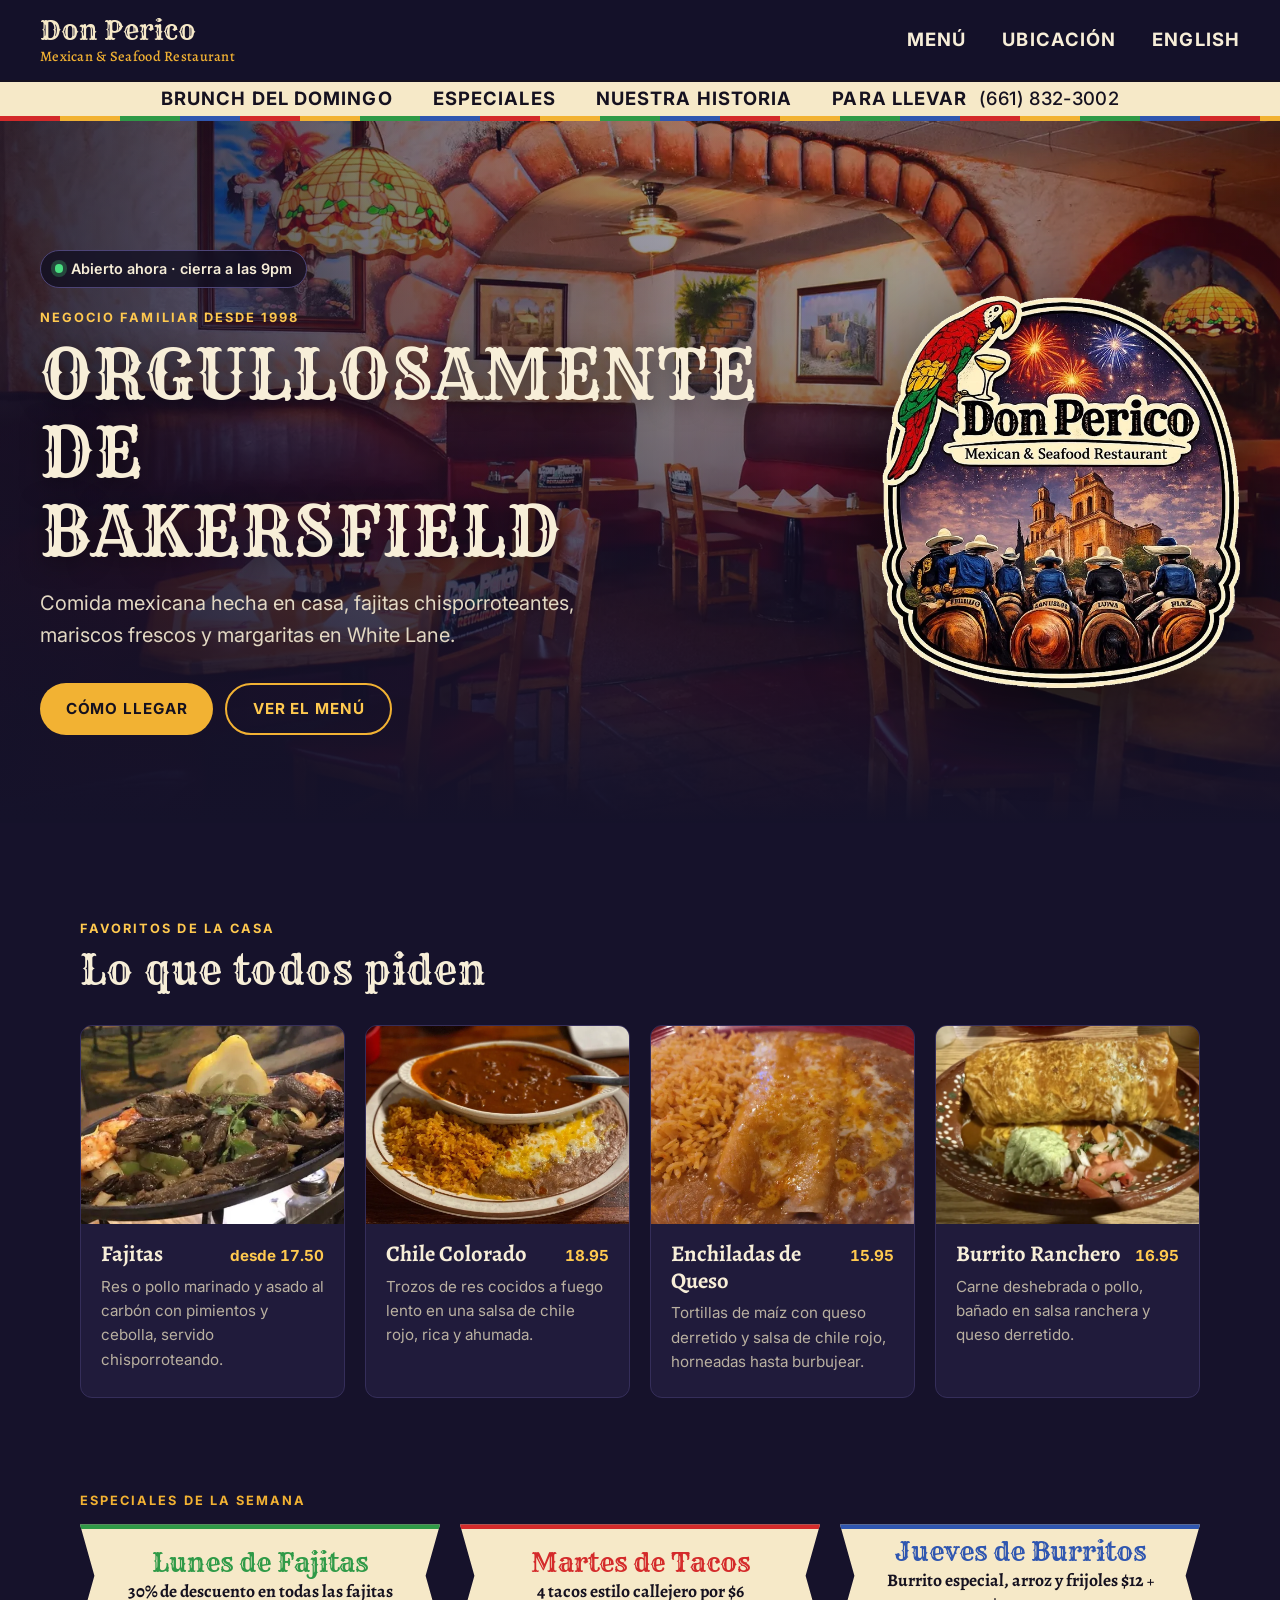
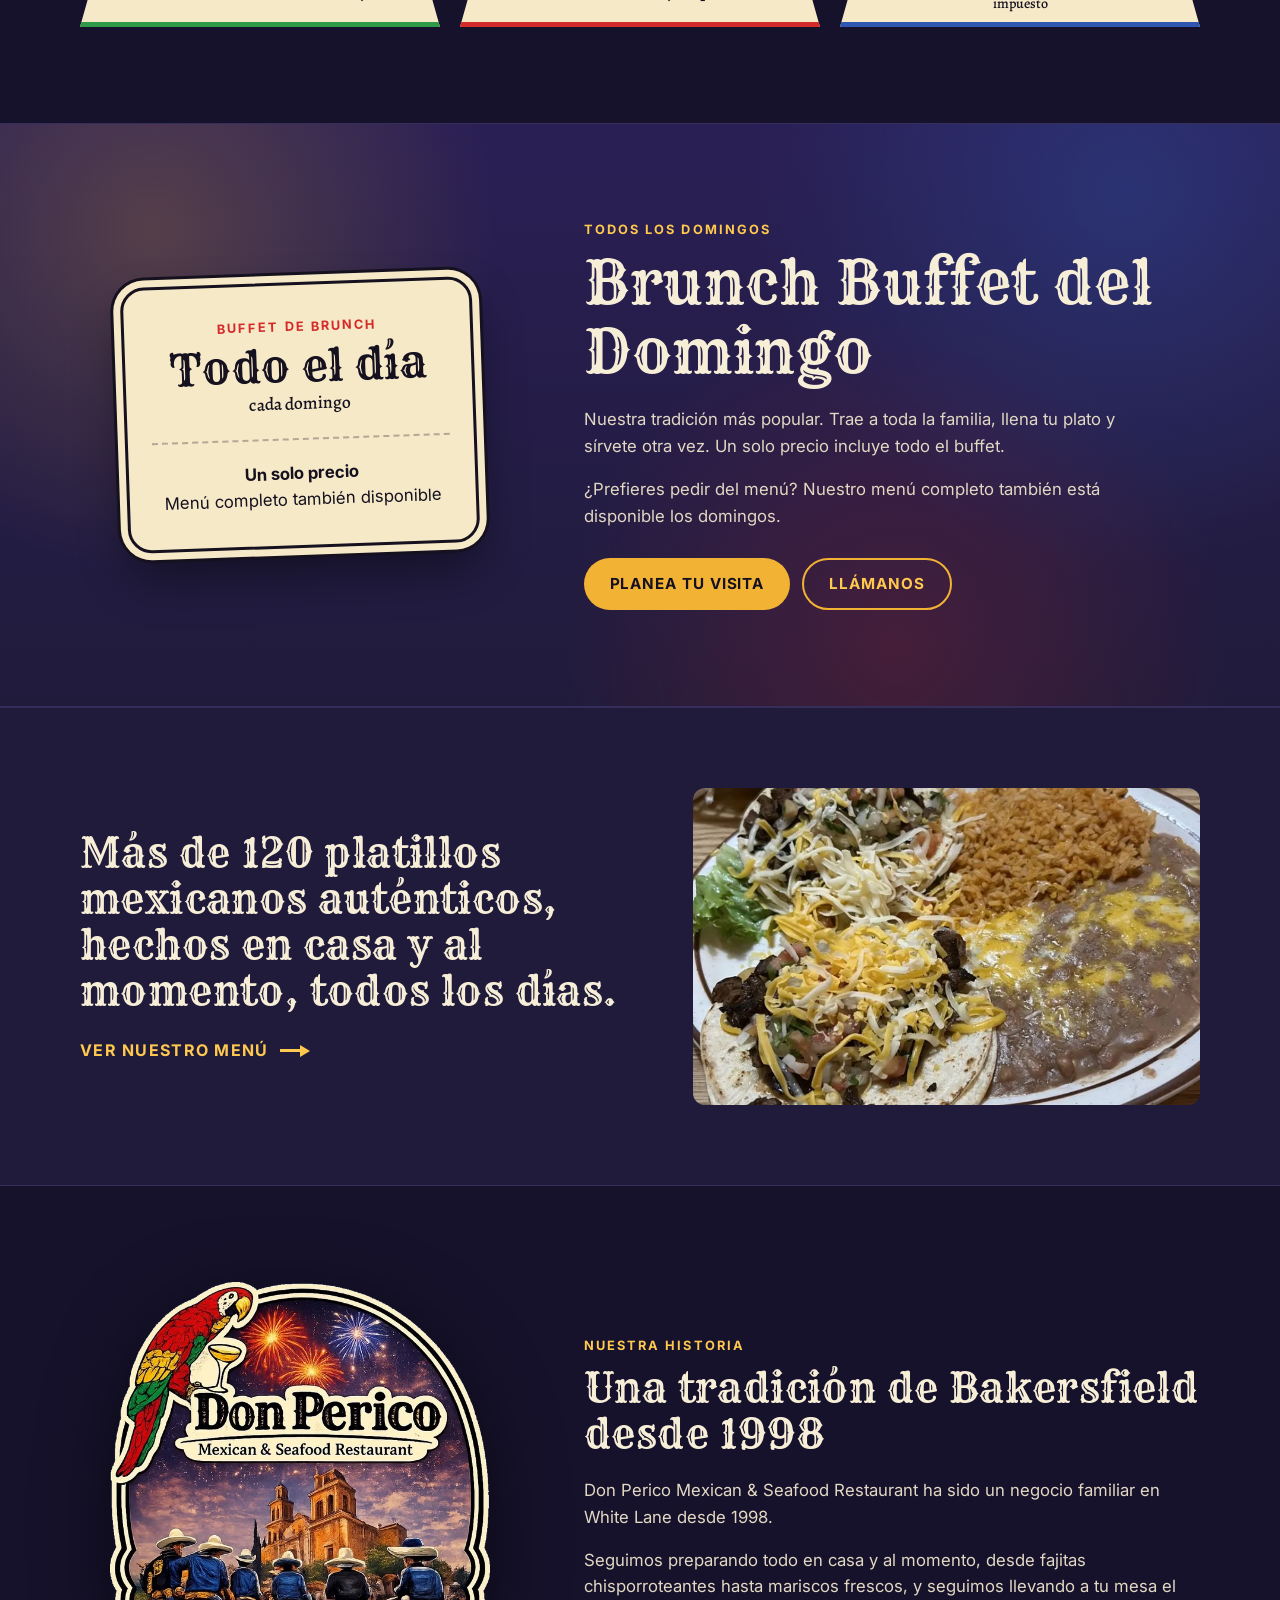
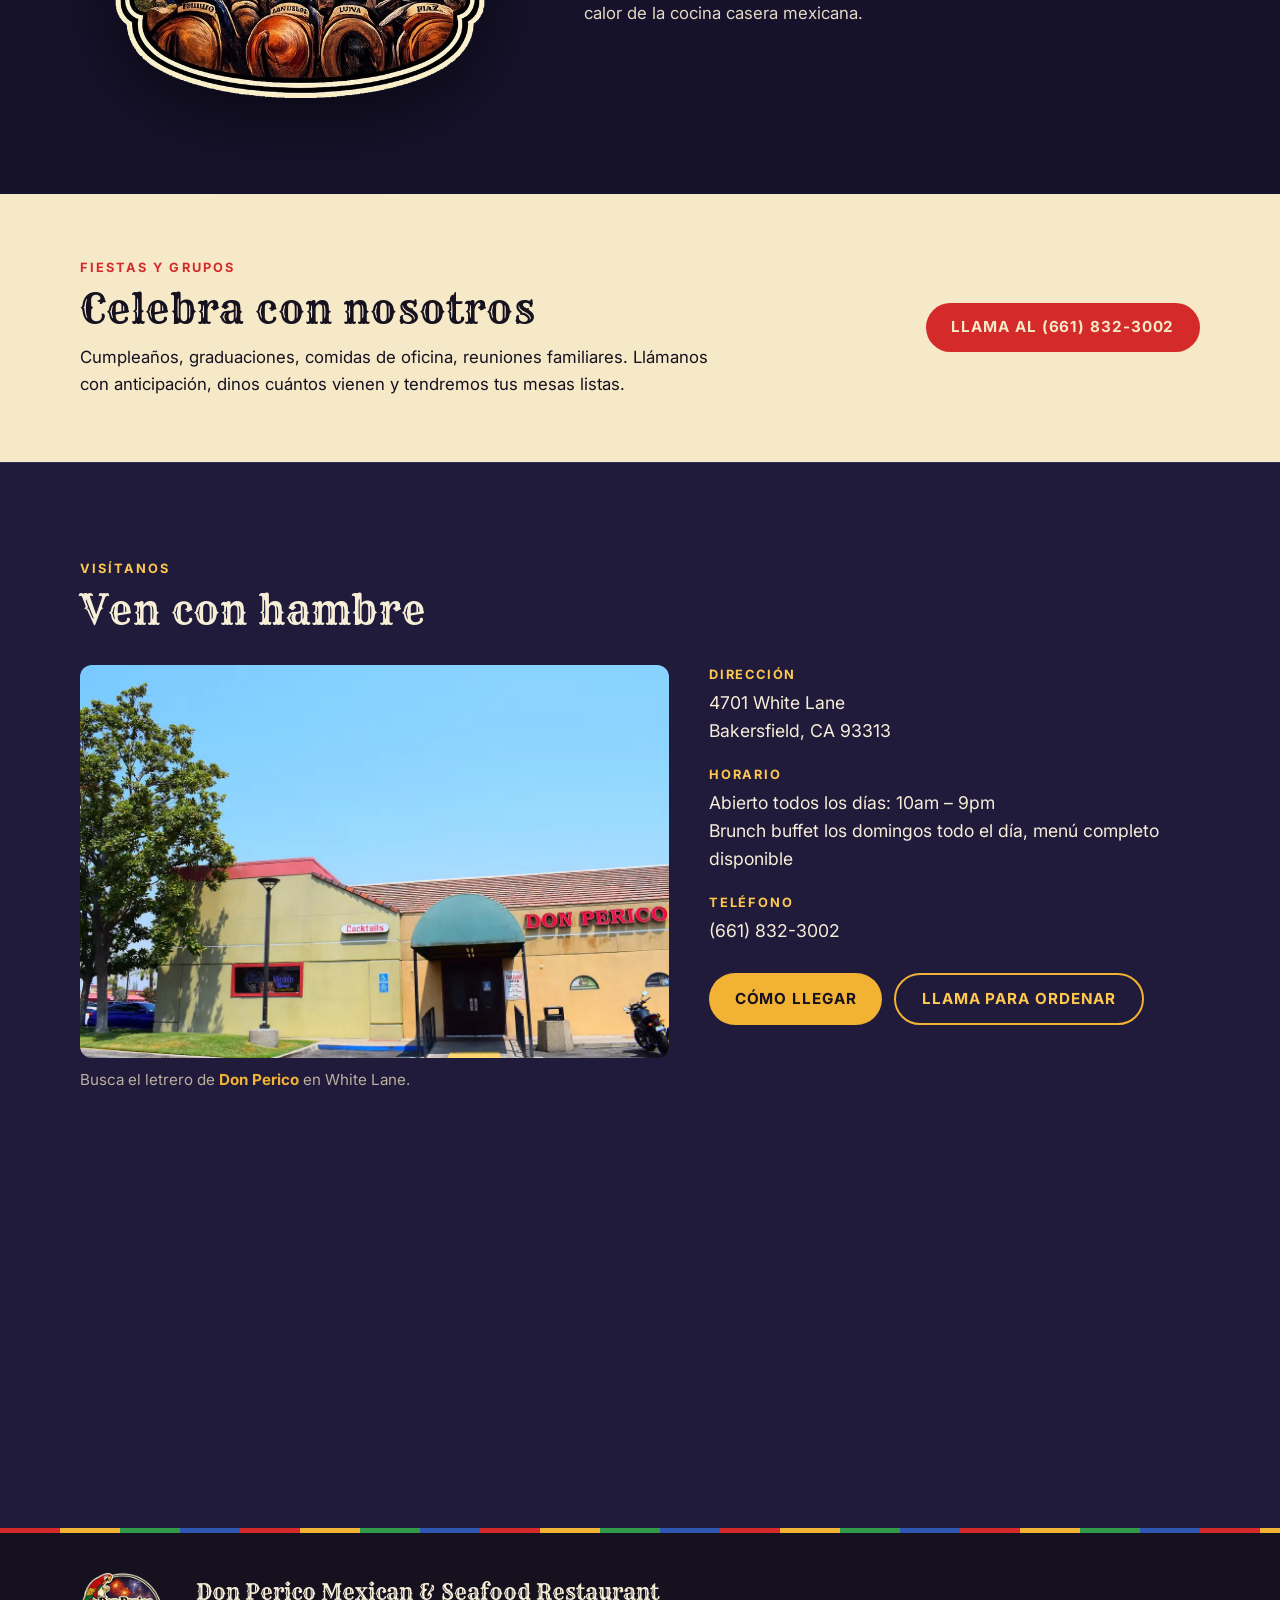
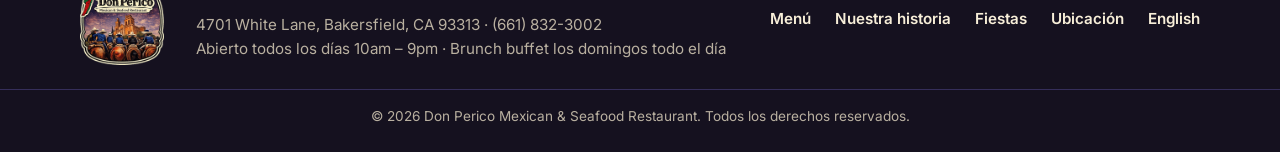
==== es/index.html @ 760281fa "Drive in-store visits: open-now status, today's special, action bar - Real phone number (661) 832-30" ====
<!DOCTYPE html>
<html lang="es">
<head>
  <meta charset="UTF-8">
  <meta name="viewport" content="width=device-width, initial-scale=1.0">
  <title>Don Perico Mexican &amp; Seafood Restaurant | Restaurante mexicano en Bakersfield, CA</title>
  <meta name="description" content="Restaurante familiar de comida mexicana y mariscos en White Lane, Bakersfield, desde 1998. Fajitas, chile colorado, mariscos, margaritas y más de 120 platillos hechos en casa.">
  <meta name="theme-color" content="#16122b">

  <meta property="og:type" content="restaurant">
  <meta property="og:locale" content="es_US">
  <meta property="og:title" content="Don Perico Mexican &amp; Seafood Restaurant">
  <meta property="og:description" content="Restaurante familiar de comida mexicana y mariscos en Bakersfield desde 1998.">
  <meta property="og:image" content="https://ledwell.github.io/don-perico/images/og-image.jpg">
  <meta name="twitter:card" content="summary_large_image">

  <link rel="alternate" hreflang="en" href="https://ledwell.github.io/don-perico/">
  <link rel="alternate" hreflang="es" href="https://ledwell.github.io/don-perico/es/">
  <link rel="icon" href="../images/favicon.png" type="image/png">
  <link rel="apple-touch-icon" href="../images/apple-touch-icon.png">
  <link rel="preconnect" href="https://fonts.googleapis.com">
  <link rel="preconnect" href="https://fonts.gstatic.com" crossorigin>
  <link href="https://fonts.googleapis.com/css2?family=Alegreya:wght@500;700&family=Inter:wght@400;500;600;700&family=Rye&display=swap" rel="stylesheet">
  <link rel="stylesheet" href="../style.css">
</head>
<body>
  <a class="skip-link" href="#main">Saltar al contenido</a>

  <!-- Spanish copy of ../index.html: keep the two in sync when content changes -->
  <header class="site-header">
    <a class="logo" href="index.html" aria-label="Don Perico Mexican &amp; Seafood Restaurant, inicio">
      <span class="logo-text">
        <span class="logo-name">Don Perico</span>
        <span class="logo-tag">Mexican &amp; Seafood Restaurant</span>
      </span>
    </a>

    <button class="nav-toggle" type="button" aria-expanded="false" aria-controls="site-nav" aria-label="Abrir navegación">
      <span class="nav-toggle-bar"></span>
    </button>

    <nav id="site-nav" class="site-nav" aria-label="Principal">
      <ul class="nav-primary">
        <li><a href="../menu.html">MENÚ</a></li>
        <li><a href="#visit">UBICACIÓN</a></li>
        <li><a class="nav-lang" href="../index.html" hreflang="en" lang="en">ENGLISH</a></li>
      </ul>
      <ul class="nav-secondary">
        <li><a href="#brunch">BRUNCH DEL DOMINGO</a></li>
        <li><a href="#specials">ESPECIALES</a></li>
        <li><a href="#our-story">NUESTRA HISTORIA</a></li>
        <li><a href="tel:+16618323002">PARA LLEVAR <span class="nav-phone">(661) 832-3002</span></a></li>
      </ul>
    </nav>
  </header>

  <main id="main">
    <section class="hero">
      <picture class="hero-bg">
        <source srcset="../images/dining-room.webp" type="image/webp">
        <img src="../images/dining-room.jpg" alt="" width="1600" height="1078" fetchpriority="high">
      </picture>
      <div class="hero-content">
        <div class="hero-text">
          <!-- Filled in by script.js from the current Bakersfield time -->
          <div class="hero-live">
            <p class="hero-status" data-open-status data-open="Abierto ahora · cierra a las 9pm" data-before="Abre hoy a las 10am" data-after="Cerrado · abre mañana a las 10am" hidden></p>
            <a class="hero-today" data-today-link hidden><span class="hero-today-label">Hoy</span> <span data-today-text></span></a>
          </div>
          <p class="eyebrow">Negocio familiar desde 1998</p>
          <h1>Orgullosamente de Bakersfield</h1>
          <p class="hero-lede">Comida mexicana hecha en casa, fajitas chisporroteantes, mariscos frescos y margaritas en White Lane.</p>
          <div class="btn-row">
            <a href="https://www.google.com/maps/dir/?api=1&amp;destination=4701+White+Lane+Bakersfield+CA+93313" class="btn btn-primary" target="_blank" rel="noopener">Cómo llegar</a>
            <a href="../menu.html" class="btn btn-outline">Ver el menú</a>
          </div>
        </div>
        <picture class="hero-logo">
          <source srcset="../images/logo.webp" type="image/webp">
          <img src="../images/logo.png" alt="" width="640" height="700">
        </picture>
      </div>
    </section>

    <section class="section favorites" aria-labelledby="favorites-title">
      <div class="container">
        <div class="section-head">
          <p class="eyebrow">Favoritos de la casa</p>
          <h2 id="favorites-title">Lo que todos piden</h2>
        </div>
        <ul class="card-grid">
          <li>
            <a class="dish-card" href="../menu.html#fajitas">
              <picture>
                <source srcset="../images/fajitas.webp" type="image/webp">
                <img src="../images/fajitas.jpg" alt="Fajitas de res y camarón en un sartén de hierro con limón" width="720" height="389" loading="lazy">
              </picture>
              <div class="dish-card-body">
                <h3>Fajitas <span class="price">desde 17.50</span></h3>
                <p>Res o pollo marinado y asado al carbón con pimientos y cebolla, servido chisporroteando.</p>
              </div>
            </a>
          </li>
          <li>
            <a class="dish-card" href="../menu.html#chile-colorado">
              <picture>
                <source srcset="../images/chile-colorado.webp" type="image/webp">
                <img src="../images/chile-colorado.jpg" alt="Chile colorado con arroz y frijoles refritos" width="1000" height="835" loading="lazy">
              </picture>
              <div class="dish-card-body">
                <h3>Chile Colorado <span class="price">18.95</span></h3>
                <p>Trozos de res cocidos a fuego lento en una salsa de chile rojo, rica y ahumada.</p>
              </div>
            </a>
          </li>
          <li>
            <a class="dish-card" href="../menu.html#two-enchiladas">
              <picture>
                <source srcset="../images/enchiladas.webp" type="image/webp">
                <img src="../images/enchiladas.jpg" alt="Enchiladas de queso en salsa roja con arroz y frijoles" width="1000" height="750" loading="lazy">
              </picture>
              <div class="dish-card-body">
                <h3>Enchiladas de Queso <span class="price">15.95</span></h3>
                <p>Tortillas de maíz con queso derretido y salsa de chile rojo, horneadas hasta burbujear.</p>
              </div>
            </a>
          </li>
          <li>
            <a class="dish-card" href="../menu.html#burrito-ranchero">
              <picture>
                <source srcset="../images/burrito-ranchero.webp" type="image/webp">
                <img src="../images/burrito-ranchero.jpg" alt="Burrito bañado con guacamole y pico de gallo" width="1169" height="812" loading="lazy">
              </picture>
              <div class="dish-card-body">
                <h3>Burrito Ranchero <span class="price">16.95</span></h3>
                <p>Carne deshebrada o pollo, bañado en salsa ranchera y queso derretido.</p>
              </div>
            </a>
          </li>
        </ul>
      </div>
    </section>

    <section id="specials" class="specials" aria-labelledby="specials-title">
      <div class="container">
        <h2 id="specials-title" class="specials-title">Especiales de la semana</h2>
        <ul class="specials-list">
          <li>
            <a class="special special-green" href="../menu.html#fajitas" data-day="1">
              <span class="special-day">Lunes de Fajitas</span>
              <span class="special-deal">30% de descuento en todas las fajitas</span>
            </a>
          </li>
          <li>
            <a class="special special-red" href="../menu.html#tacos" data-day="2">
              <span class="special-day">Martes de Tacos</span>
              <span class="special-deal">4 tacos estilo callejero por $6</span>
            </a>
          </li>
          <li>
            <a class="special special-blue" href="../menu.html#burritos" data-day="4">
              <span class="special-day">Jueves de Burritos</span>
              <span class="special-deal">Burrito especial, arroz y frijoles $12 <small>+ impuesto</small></span>
            </a>
          </li>
        </ul>
      </div>
    </section>

    <section id="brunch" class="brunch" aria-labelledby="brunch-title" data-day="0" data-today="Brunch buffet del domingo, todo el día">
      <div class="container brunch-inner">
        <div class="brunch-text">
          <p class="eyebrow">Todos los domingos</p>
          <h2 id="brunch-title">Brunch Buffet del Domingo</h2>
          <p class="brunch-lede">Nuestra tradición más popular. Trae a toda la familia, llena tu plato y sírvete otra vez. Un solo precio incluye todo el buffet.</p>
          <p>¿Prefieres pedir del menú? Nuestro menú completo también está disponible los domingos.</p>
          <div class="btn-row">
            <a href="#visit" class="btn btn-primary">Planea tu visita</a>
            <a href="tel:+16618323002" class="btn btn-outline">Llámanos</a>
          </div>
        </div>
        <div class="brunch-ticket">
          <p class="brunch-ticket-label">Buffet de brunch</p>
          <p class="brunch-price brunch-price-long">Todo el día</p>
          <p class="brunch-per">cada domingo</p>
          <p class="brunch-hours"><strong>Un solo precio</strong><br>Menú completo también disponible</p>
        </div>
      </div>
    </section>

    <section class="menu-cta" aria-labelledby="menu-cta-title">
      <div class="container menu-cta-inner">
        <div class="menu-cta-text">
          <h2 id="menu-cta-title">Más de 120 platillos mexicanos auténticos, hechos en casa y al momento, todos los días.</h2>
          <a href="../menu.html" class="btn-arrow">Ver nuestro menú <span class="long-arrow" aria-hidden="true"></span></a>
        </div>
        <picture class="menu-cta-img">
          <source srcset="../images/tacos-asada.webp" type="image/webp">
          <img src="../images/tacos-asada.jpg" alt="Dos tacos de carne asada con arroz y frijoles" width="954" height="784" loading="lazy">
        </picture>
      </div>
    </section>

    <section id="our-story" class="section story" aria-labelledby="story-title">
      <div class="container story-inner">
        <div class="story-text">
          <p class="eyebrow">Nuestra historia</p>
          <h2 id="story-title">Una tradición de Bakersfield desde 1998</h2>
          <p>Don Perico Mexican &amp; Seafood Restaurant ha sido un negocio familiar en White Lane desde 1998.</p>
          <p>Seguimos preparando todo en casa y al momento, desde fajitas chisporroteantes hasta mariscos frescos, y seguimos llevando a tu mesa el calor de la cocina casera mexicana.</p>
        </div>
        <figure class="story-badge">
          <picture>
            <source srcset="../images/logo.webp" type="image/webp">
            <img src="../images/logo.png" alt="Logotipo de Don Perico Mexican &amp; Seafood Restaurant: un perico con una margarita sobre jinetes a caballo frente a una iglesia, bajo fuegos artificiales" width="640" height="700" loading="lazy">
          </picture>
        </figure>
      </div>
    </section>

    <section id="parties" class="parties" aria-labelledby="parties-title">
      <div class="container parties-inner">
        <div>
          <p class="eyebrow">Fiestas y grupos</p>
          <h2 id="parties-title">Celebra con nosotros</h2>
          <p>Cumpleaños, graduaciones, comidas de oficina, reuniones familiares. Llámanos con anticipación, dinos cuántos vienen y tendremos tus mesas listas.</p>
        </div>
        <a class="btn btn-primary" href="tel:+16618323002">Llama al (661) 832-3002</a>
      </div>
    </section>

    <section id="visit" class="section visit" aria-labelledby="visit-title">
      <div class="container">
        <div class="section-head">
          <p class="eyebrow">Visítanos</p>
          <h2 id="visit-title">Ven con hambre</h2>
        </div>
        <div class="visit-grid">
          <figure class="visit-photo">
            <picture>
              <source srcset="../images/building.webp" type="image/webp">
              <img src="../images/building.jpg" alt="La fachada del restaurante en White Lane con el letrero de Don Perico" width="1200" height="800" loading="lazy">
            </picture>
            <figcaption>Busca el letrero de <strong>Don Perico</strong> en White Lane.</figcaption>
          </figure>

          <div class="visit-info">
            <dl>
              <div>
                <dt>Dirección</dt>
                <dd>4701 White Lane<br>Bakersfield, CA 93313</dd>
              </div>
              <div>
                <dt>Horario</dt>
                <dd>Abierto todos los días: 10am – 9pm<br>Brunch buffet los domingos todo el día, menú completo disponible</dd>
              </div>
              <div>
                <dt>Teléfono</dt>
                <dd><a href="tel:+16618323002">(661) 832-3002</a></dd>
              </div>
            </dl>
            <div class="btn-row">
              <a class="btn btn-primary" href="https://www.google.com/maps/dir/?api=1&amp;destination=4701+White+Lane+Bakersfield+CA+93313" target="_blank" rel="noopener">Cómo llegar</a>
              <a class="btn btn-outline" href="tel:+16618323002">Llama para ordenar</a>
            </div>
          </div>

          <div class="visit-map">
            <iframe title="Mapa a Don Perico Mexican &amp; Seafood Restaurant" src="https://www.google.com/maps?q=4701+White+Lane,+Bakersfield,+CA+93313&amp;hl=es&amp;output=embed" loading="lazy" referrerpolicy="no-referrer-when-downgrade"></iframe>
          </div>
        </div>
      </div>
    </section>
  </main>

  <footer class="site-footer">
    <div class="container footer-inner">
      <img class="footer-logo" src="../images/logo-sm.png" alt="" width="200" height="219" loading="lazy">
      <div>
        <p class="footer-name">Don Perico Mexican &amp; Seafood Restaurant</p>
        <p>4701 White Lane, Bakersfield, CA 93313 · <a href="tel:+16618323002">(661) 832-3002</a></p>
        <p>Abierto todos los días 10am – 9pm · Brunch buffet los domingos todo el día</p>
      </div>
      <ul class="footer-links">
        <li><a href="../menu.html">Menú</a></li>
        <li><a href="#our-story">Nuestra historia</a></li>
        <li><a href="#parties">Fiestas</a></li>
        <li><a href="#visit">Ubicación</a></li>
        <li><a href="../index.html" hreflang="en" lang="en">English</a></li>
      </ul>
    </div>
    <p class="copyright">&copy; 2026 Don Perico Mexican &amp; Seafood Restaurant. Todos los derechos reservados.</p>
  </footer>

  <nav class="action-bar" aria-label="Acciones rápidas">
    <a href="https://www.google.com/maps/dir/?api=1&amp;destination=4701+White+Lane+Bakersfield+CA+93313" target="_blank" rel="noopener">
      <svg viewBox="0 0 24 24" aria-hidden="true"><path d="M12 2a7 7 0 0 0-7 7c0 5.25 7 13 7 13s7-7.75 7-13a7 7 0 0 0-7-7Zm0 9.5A2.5 2.5 0 1 1 12 6.5a2.5 2.5 0 0 1 0 5Z"/></svg>
      Cómo llegar
    </a>
    <a href="tel:+16618323002">
      <svg viewBox="0 0 24 24" aria-hidden="true"><path d="M6.6 10.8a15.2 15.2 0 0 0 6.6 6.6l2.2-2.2a1 1 0 0 1 1-.25 11.4 11.4 0 0 0 3.6.57 1 1 0 0 1 1 1V20a1 1 0 0 1-1 1A17 17 0 0 1 3 4a1 1 0 0 1 1-1h3.5a1 1 0 0 1 1 1c0 1.25.2 2.45.57 3.57a1 1 0 0 1-.25 1Z"/></svg>
      Llamar
    </a>
    <a href="../menu.html">
      <svg viewBox="0 0 24 24" aria-hidden="true"><path d="M4 4h16v2H4zm0 7h16v2H4zm0 7h16v2H4z"/></svg>
      Menú
    </a>
  </nav>

  <script src="../script.js"></script>
</body>
</html>
---- style.css ----
/* ==========================================================================
   Tokens
   ========================================================================== */
:root {
  /* Palette pulled from the Don Perico badge: night sky, cream banner, parrot */
  --bg: #16122b;
  --bg-deep: #0f0c1f;
  --surface: #201b3b;
  --surface-2: #2a2449;
  --line: #352e5a;
  --line-strong: #4d4578;
  --text: #f7eed8;
  --text-soft: #e2d8c3;
  --muted: #b9b0a0;
  --muted-2: #918a9e;
  --ink: #15111f;

  --cream: #f6e9c8;
  --gold: #f2b233;
  --gold-bright: #ffc94f;
  --red: #d42a2a;
  --green: #2f9a47;
  --blue: #2f56b0;

  --font-display: 'Rye', Georgia, serif;
  --font-serif: 'Alegreya', Georgia, serif;
  --font-body: 'Inter', system-ui, -apple-system, 'Segoe UI', sans-serif;

  --radius: 12px;
  --gutter: clamp(1rem, 4vw, 2.5rem);
  --max: 1200px;

  --stripe: 5px;
  --header-row: 4.25rem;
  --header-h: calc(var(--header-row) + var(--stripe));
}

@media (min-width: 900px) {
  :root {
    --header-row: 5rem;
    --header-h: calc(var(--header-row) + 2.25rem + var(--stripe)); /* + cream sub-nav */
  }
}

/* ==========================================================================
   Base
   ========================================================================== */
*,
*::before,
*::after {
  margin: 0;
  padding: 0;
  box-sizing: border-box;
}

html {
  background-color: var(--bg);
  scroll-behavior: smooth;
  scroll-padding-top: calc(var(--header-h) + 1rem);
  -webkit-text-size-adjust: 100%;
}

body {
  background-color: var(--bg);
  color: var(--text);
  font-family: var(--font-body);
  line-height: 1.6;
  -webkit-font-smoothing: antialiased;
}

body.nav-open {
  overflow: hidden;
}

img {
  display: block;
  max-width: 100%;
  height: auto;
}

[hidden] {
  display: none !important;
}

a {
  color: inherit;
}

ul {
  list-style: none;
}

:focus-visible {
  outline: 3px solid var(--gold);
  outline-offset: 3px;
  border-radius: 4px;
}

h1,
h2 {
  font-family: var(--font-display);
  font-weight: 400;
  line-height: 1.15;
  letter-spacing: 0.01em;
}

h3 {
  font-family: var(--font-serif);
  font-weight: 700;
  line-height: 1.2;
}

h1 {
  font-size: clamp(2.2rem, 6vw, 4.25rem);
}

h2 {
  font-size: clamp(1.7rem, 3.6vw, 2.5rem);
}

h3 {
  font-size: 1.4rem;
}

.container {
  width: 100%;
  max-width: var(--max);
  margin: 0 auto;
  padding: 0 var(--gutter);
}

.section {
  padding: clamp(3.5rem, 8vw, 6rem) 0;
}

.section-head {
  margin-bottom: 2rem;
}

.eyebrow {
  color: var(--gold-bright);
  font-size: 0.8rem;
  font-weight: 700;
  letter-spacing: 0.16em;
  text-transform: uppercase;
  margin-bottom: 0.5rem;
}

.skip-link {
  position: absolute;
  left: 1rem;
  top: -100px;
  z-index: 200;
  background: var(--gold);
  color: var(--ink);
  padding: 0.5rem 1rem;
  font-weight: 700;
  border-radius: 6px;
}

.skip-link:focus {
  top: 1rem;
}

/* Stripe in the parrot's colors */
.site-header::after,
.site-footer::before {
  content: "";
  display: block;
  height: var(--stripe);
  background: linear-gradient(90deg,
      var(--red) 0 25%, var(--gold) 25% 50%, var(--green) 50% 75%, var(--blue) 75% 100%);
  background-size: 240px 100%;
}

/* ==========================================================================
   Buttons
   ========================================================================== */
.btn-row {
  display: flex;
  flex-wrap: wrap;
  gap: 0.75rem;
}

.btn {
  display: inline-flex;
  align-items: center;
  justify-content: center;
  min-height: 3rem;
  padding: 0.75rem 1.6rem;
  border-radius: 999px;
  font-weight: 700;
  font-size: 0.95rem;
  letter-spacing: 0.06em;
  text-transform: uppercase;
  text-decoration: none;
  transition: background-color 0.2s ease, color 0.2s ease, transform 0.2s ease;
}

.btn:hover {
  transform: translateY(-2px);
}

.btn-primary {
  background-color: var(--gold);
  color: var(--ink);
}

.btn-primary:hover {
  background-color: var(--gold-bright);
}

.btn-outline {
  border: 2px solid var(--gold);
  color: var(--gold-bright);
}

.btn-outline:hover {
  background-color: var(--gold);
  color: var(--ink);
}

.btn-arrow {
  display: inline-flex;
  align-items: center;
  gap: 0.5rem;
  color: var(--gold-bright);
  font-weight: 700;
  letter-spacing: 0.08em;
  text-transform: uppercase;
  text-decoration: none;
}

.long-arrow {
  position: relative;
  width: 22px;
  height: 2.5px;
  margin-left: 0.25rem;
  background: currentColor;
  transition: width 0.3s ease;
}

.long-arrow::after {
  content: "";
  position: absolute;
  right: -8px;
  top: -4.5px;
  border-left: 10px solid currentColor;
  border-top: 6px solid transparent;
  border-bottom: 6px solid transparent;
}

.btn-arrow:hover .long-arrow {
  width: 44px;
}

/* ==========================================================================
   Header & navigation
   ========================================================================== */
.site-header {
  position: sticky;
  top: 0;
  z-index: 100;
  display: grid;
  grid-template-columns: auto 1fr auto;
  align-items: center;
  column-gap: 1.5rem;
  background-color: rgba(21, 18, 42, 0.92);
  backdrop-filter: blur(10px);
  -webkit-backdrop-filter: blur(10px);
}

.site-header::after {
  grid-column: 1 / -1;
}

.logo {
  display: flex;
  align-items: center;
  gap: 0.75rem;
  height: var(--header-row);
  padding: 0.4rem 0 0.4rem var(--gutter);
  text-decoration: none;
}

.logo-text {
  display: flex;
  flex-direction: column;
  line-height: 1;
}

.logo-name {
  color: var(--cream);
  font-family: var(--font-display);
  font-size: clamp(1.25rem, 4vw, 1.7rem);
}

.logo-tag {
  margin-top: 0.3rem;
  color: var(--gold);
  font-family: var(--font-serif);
  font-size: clamp(0.72rem, 2vw, 0.9rem);
  font-weight: 500;
  letter-spacing: 0.02em;
}

.site-nav a {
  text-decoration: none;
  font-weight: 700;
  letter-spacing: 0.06em;
}

/* Mobile: hamburger + slide-down panel */
.nav-toggle {
  grid-column: 3;
  display: grid;
  place-items: center;
  width: 3rem;
  height: 3rem;
  margin-right: calc(var(--gutter) - 0.5rem);
  background: none;
  border: 0;
  color: var(--text);
  cursor: pointer;
}

.nav-toggle-bar,
.nav-toggle-bar::before,
.nav-toggle-bar::after {
  display: block;
  width: 26px;
  height: 2.5px;
  border-radius: 2px;
  background: currentColor;
  transition: transform 0.25s ease, background-color 0.25s ease;
}

.nav-toggle-bar {
  position: relative;
}

.nav-toggle-bar::before,
.nav-toggle-bar::after {
  content: "";
  position: absolute;
  left: 0;
}

.nav-toggle-bar::before {
  top: -8px;
}

.nav-toggle-bar::after {
  top: 8px;
}

.nav-toggle[aria-expanded="true"] .nav-toggle-bar {
  background: transparent;
}

.nav-toggle[aria-expanded="true"] .nav-toggle-bar::before {
  transform: translateY(8px) rotate(45deg);
}

.nav-toggle[aria-expanded="true"] .nav-toggle-bar::after {
  transform: translateY(-8px) rotate(-45deg);
}

.site-nav {
  grid-column: 1 / -1;
  grid-row: 3;
  display: none;
  padding: 1rem var(--gutter) 2rem;
  max-height: calc(100dvh - var(--header-row));
  overflow-y: auto;
}

.site-nav.is-open {
  display: block;
}

/* Without JS the toggle can't work, so show the links stacked */
html:not(.js) .site-nav {
  display: block;
}

html:not(.js) .nav-toggle {
  display: none;
}

.site-nav li {
  border-bottom: 1px solid var(--line);
}

.site-nav li a {
  display: block;
  padding: 1rem 0;
  font-size: 1.15rem;
}

.site-nav a:hover {
  color: var(--gold-bright);
}

.nav-phone {
  display: block;
  color: var(--gold-bright);
  font-size: 0.95rem;
  letter-spacing: 0.02em;
}

/* Desktop: inline primary nav + cream sub-nav bar */
@media (min-width: 900px) {
  .nav-toggle {
    display: none;
  }

  .site-nav,
  html:not(.js) .site-nav {
    display: contents;
  }

  .nav-primary {
    grid-column: 3;
    display: flex;
    gap: 2.25rem;
    padding-right: var(--gutter);
  }

  .nav-primary li,
  .nav-secondary li {
    border: 0;
  }

  .nav-primary a {
    padding: 0.5rem 0;
    font-size: 1.2rem;
  }

  .nav-secondary {
    grid-column: 1 / -1;
    display: flex;
    justify-content: center;
    gap: 2.5rem;
    height: 2.25rem;
    align-items: center;
    background-color: var(--cream);
    border-top: 2px solid var(--ink);
  }

  .nav-secondary a {
    padding: 0.25rem 0;
    color: var(--ink);
    font-size: 0.9rem;
  }

  .nav-secondary a:hover {
    color: var(--red);
  }

  .nav-phone {
    display: inline;
    margin-left: 0.4rem;
    color: inherit;
    font-size: inherit;
    font-weight: 500;
  }

  /* papel picado sits under the cream bar */
  .site-header::after {
    grid-row: 3;
  }
}

/* ==========================================================================
   Hero
   ========================================================================== */
.hero {
  position: relative;
  display: flex;
  align-items: flex-end;
  min-height: min(78vh, 44rem);
  padding: 6rem var(--gutter) clamp(3rem, 8vw, 5.5rem);
  overflow: hidden;
  isolation: isolate;
}

.hero-bg,
.hero-bg img {
  position: absolute;
  inset: 0;
  width: 100%;
  height: 100%;
  object-fit: cover;
  z-index: -2;
}

.hero::after {
  content: "";
  position: absolute;
  inset: 0;
  z-index: -1;
  background:
    linear-gradient(to top, rgba(21, 18, 42, 1) 0%, rgba(21, 18, 42, 0.55) 45%, rgba(21, 18, 42, 0.2) 100%),
    linear-gradient(to right, rgba(21, 18, 42, 0.7) 0%, rgba(21, 18, 42, 0) 70%);
}

.hero-content {
  width: 100%;
  max-width: var(--max);
  margin: 0 auto;
}

/* Header already carries the badge on small screens */
.hero-logo {
  display: none;
}

@media (min-width: 900px) {
  .hero-content {
    display: grid;
    grid-template-columns: 1fr auto;
    align-items: center;
    gap: 3rem;
  }

  .hero-logo {
    display: block;
    width: clamp(260px, 28vw, 380px);
  }

  .hero-logo img {
    filter: drop-shadow(0 20px 40px rgba(0, 0, 0, 0.6));
  }
}

/* Live status + today's special (filled in by script.js) */
.hero-live {
  display: flex;
  flex-wrap: wrap;
  gap: 0.5rem;
  margin-bottom: 1.25rem;
}

.hero-status,
.hero-today {
  display: inline-flex;
  align-items: center;
  gap: 0.5rem;
  padding: 0.4rem 0.85rem;
  border-radius: 999px;
  background-color: rgba(15, 12, 31, 0.75);
  border: 1px solid var(--line-strong);
  font-size: 0.9rem;
  font-weight: 600;
  backdrop-filter: blur(6px);
  -webkit-backdrop-filter: blur(6px);
}

.hero-status::before {
  content: "";
  width: 0.55rem;
  height: 0.55rem;
  border-radius: 50%;
  background-color: var(--muted);
}

.hero-status.is-open::before {
  background-color: #4ade80;
  box-shadow: 0 0 0 4px rgba(74, 222, 128, 0.25);
}

.hero-today {
  color: var(--ink);
  background-color: var(--cream);
  border-color: var(--cream);
  text-decoration: none;
}

.hero-today:hover {
  background-color: var(--gold-bright);
}

.hero-today-label {
  padding: 0.05rem 0.5rem;
  border-radius: 999px;
  background-color: var(--red);
  color: var(--cream);
  font-size: 0.7rem;
  font-weight: 800;
  letter-spacing: 0.08em;
  text-transform: uppercase;
}

.hero h1 {
  max-width: 12ch;
  margin-bottom: 1rem;
  text-transform: uppercase;
  text-shadow: 0 4px 24px rgba(0, 0, 0, 0.5);
}

.hero-lede {
  max-width: 34rem;
  margin-bottom: 2rem;
  font-size: clamp(1.05rem, 2vw, 1.25rem);
  color: var(--text-soft);
}

/* ==========================================================================
   Guest favorites
   ========================================================================== */
.card-grid {
  display: grid;
  grid-template-columns: repeat(auto-fill, minmax(min(100%, 250px), 1fr));
  gap: 1.25rem;
}

/* Mobile: swipeable carousel; the next card peeks in to hint at scrolling */
@media (max-width: 699px) {
  .card-grid {
    display: flex;
    gap: 1rem;
    margin-inline: calc(var(--gutter) * -1);
    padding: 0.5rem var(--gutter) 1rem;
    overflow-x: auto;
    overscroll-behavior-x: contain;
    scroll-snap-type: x mandatory;
    scroll-padding-inline: var(--gutter);
    scrollbar-width: none;
  }

  .card-grid::-webkit-scrollbar {
    display: none;
  }

  .card-grid > li {
    flex: 0 0 82%;
    scroll-snap-align: start;
  }
}

.dish-card {
  display: flex;
  flex-direction: column;
  height: 100%;
  overflow: hidden;
  border-radius: var(--radius);
  background-color: var(--surface);
  border: 1px solid var(--line);
  text-decoration: none;
  transition: transform 0.25s ease, border-color 0.25s ease;
}

.dish-card:hover {
  transform: translateY(-4px);
  border-color: var(--gold);
}

.dish-card picture {
  aspect-ratio: 4 / 3;
  overflow: hidden;
}

.dish-card img {
  width: 100%;
  height: 100%;
  object-fit: cover;
  transition: transform 0.5s ease;
}

.dish-card:hover img {
  transform: scale(1.05);
}

.dish-card-body {
  padding: 1.1rem 1.25rem 1.4rem;
}

.dish-card h3 {
  display: flex;
  justify-content: space-between;
  align-items: baseline;
  gap: 0.75rem;
  margin-bottom: 0.4rem;
}

.dish-card .price {
  flex-shrink: 0;
  font-family: var(--font-body);
  font-size: 0.95rem;
  font-weight: 700;
  color: var(--gold-bright);
}

.dish-card p {
  color: var(--muted);
  font-size: 0.95rem;
}

/* ==========================================================================
   Menu CTA band
   ========================================================================== */
.menu-cta {
  padding: clamp(3rem, 7vw, 5rem) 0;
  background-color: var(--surface);
  border-block: 1px solid var(--line);
}

.menu-cta-inner {
  display: grid;
  gap: 2rem;
  align-items: center;
}

.menu-cta h2 {
  margin-bottom: 1.5rem;
}

.menu-cta-img img {
  width: 100%;
  aspect-ratio: 16 / 10;
  object-fit: cover;
  border-radius: var(--radius);
}

@media (min-width: 800px) {
  .menu-cta-inner {
    grid-template-columns: 1.1fr 1fr;
    gap: 3.5rem;
  }
}

/* ==========================================================================
   Weekly specials: cream ribbons like the banner in the logo
   ========================================================================== */
.specials {
  padding: 0 0 clamp(3.5rem, 8vw, 6rem);
}

.specials-title {
  margin-bottom: 1rem;
  color: var(--gold);
  font-family: var(--font-body);
  font-size: 0.8rem;
  font-weight: 700;
  letter-spacing: 0.16em;
  text-transform: uppercase;
}

.specials-list {
  display: grid;
  gap: 0.85rem;
}

@media (min-width: 900px) {
  .specials-list {
    grid-template-columns: repeat(3, 1fr);
    gap: 1.25rem;
  }
}

.special {
  --accent: var(--red);
  --notch: 0.9rem;
  display: flex;
  flex-direction: column;
  justify-content: center;
  height: 100%;
  padding: 0.85rem calc(var(--notch) + 1rem);
  background-color: var(--cream);
  color: var(--ink);
  text-align: center;
  text-decoration: none;
  clip-path: polygon(0 0, 100% 0, calc(100% - var(--notch)) 50%, 100% 100%, 0 100%, var(--notch) 50%);
  box-shadow: inset 0 5px 0 var(--accent), inset 0 -5px 0 var(--accent);
  transition: transform 0.2s ease;
}

.special:hover {
  transform: translateY(-3px);
}

.special-green { --accent: var(--green); }
.special-red { --accent: var(--red); }
.special-blue { --accent: var(--blue); }

.special-day {
  color: var(--accent);
  font-family: var(--font-display);
  font-size: clamp(1.35rem, 3vw, 1.6rem);
  line-height: 1.1;
}

.special-deal {
  margin-top: 0.2rem;
  font-family: var(--font-serif);
  font-size: 1.1rem;
  font-weight: 700;
  line-height: 1.25;
}

.special-deal small {
  font-size: 0.8em;
  font-weight: 500;
}

/* Today's special gets a solid ribbon and a "Today" tag */
.special.is-today {
  background-color: var(--accent);
  color: var(--cream);
  box-shadow: none;
}

.special.is-today .special-day {
  color: var(--cream);
}

.special.is-today::before {
  content: attr(data-today-label);
  margin-bottom: 0.2rem;
  font-family: var(--font-body);
  font-size: 0.7rem;
  font-weight: 800;
  letter-spacing: 0.16em;
  text-transform: uppercase;
}

/* ==========================================================================
   Sunday brunch: the night sky and fireworks from the badge
   ========================================================================== */
.brunch {
  padding: clamp(3.5rem, 8vw, 6rem) 0;
  background:
    radial-gradient(circle at 12% 18%, rgba(242, 178, 51, 0.22), transparent 28%),
    radial-gradient(circle at 88% 12%, rgba(47, 86, 176, 0.35), transparent 30%),
    radial-gradient(circle at 70% 90%, rgba(212, 42, 42, 0.2), transparent 32%),
    linear-gradient(180deg, #2a1f55 0%, var(--surface) 100%);
  border-block: 1px solid var(--line);
}

.brunch-inner {
  display: grid;
  gap: 3rem;
  align-items: center;
}

.brunch-text h2 {
  margin-bottom: 1.25rem;
  font-size: clamp(2.2rem, 5.5vw, 3.75rem);
}

.brunch-text p:not(.eyebrow) {
  max-width: 34rem;
  margin-bottom: 1rem;
  color: var(--text-soft);
  font-size: 1.05rem;
}

.brunch-text .brunch-lede {
  color: var(--text);
  font-size: clamp(1.15rem, 2.2vw, 1.35rem);
}

.brunch-text .btn-row {
  margin-top: 1.75rem;
}

/* Double ring echoes the badge outline */
.brunch-ticket {
  justify-self: center;
  width: min(100%, 22rem);
  padding: 2rem 1.5rem;
  background-color: var(--cream);
  color: var(--ink);
  text-align: center;
  border: 3px solid var(--ink);
  border-radius: 1.5rem;
  box-shadow: 0 0 0 7px var(--cream), 0 0 0 10px var(--ink), 0 24px 48px rgba(0, 0, 0, 0.45);
  transform: rotate(-2deg);
}

.brunch-ticket-label {
  color: var(--red);
  font-size: 0.8rem;
  font-weight: 700;
  letter-spacing: 0.16em;
  text-transform: uppercase;
}

.brunch-price {
  margin-top: 0.5rem;
  font-family: var(--font-display);
  font-size: clamp(3rem, 9vw, 4rem);
  line-height: 1;
}

.brunch-price-long {
  font-size: clamp(2.2rem, 7vw, 2.75rem);
}

.brunch-per {
  font-family: var(--font-serif);
  font-size: 1.1rem;
  font-weight: 500;
}

.brunch-hours {
  margin-top: 1.25rem;
  padding-top: 1.25rem;
  border-top: 2px dashed rgba(21, 17, 31, 0.3);
  font-size: 1.05rem;
}

@media (min-width: 800px) {
  .brunch-inner {
    grid-template-columns: 1fr 1.4fr;
    gap: 4rem;
  }

  /* ticket on the left, text on the right */
  .brunch-ticket {
    order: -1;
  }
}

/* ==========================================================================
   Our story
   ========================================================================== */
.story-inner {
  display: grid;
  gap: 2.5rem;
  align-items: center;
}

.story-text h2 {
  margin-bottom: 1.25rem;
}

.story-text p:not(.eyebrow) {
  max-width: 38rem;
  margin-bottom: 1rem;
  color: var(--text-soft);
  font-size: 1.05rem;
}

.story-badge {
  justify-self: center;
  max-width: 380px;
}

.story-badge img {
  filter: drop-shadow(0 18px 36px rgba(0, 0, 0, 0.55));
}

@media (min-width: 800px) {
  .story-inner {
    grid-template-columns: 1fr 1.4fr;
    gap: 4rem;
  }

  /* badge on the left, text on the right */
  .story-badge {
    order: -1;
  }
}

/* ==========================================================================
   Parties & groups
   ========================================================================== */
.parties {
  padding: clamp(2.5rem, 6vw, 4rem) 0;
  background-color: var(--cream);
  color: var(--ink);
}

.parties-inner {
  display: grid;
  gap: 1.5rem;
  align-items: center;
}

.parties .eyebrow {
  color: var(--red);
}

.parties h2 {
  margin-bottom: 0.75rem;
}

.parties p:not(.eyebrow) {
  max-width: 40rem;
  font-size: 1.05rem;
}

.parties .btn-primary {
  justify-self: start;
  background-color: var(--red);
  color: var(--cream);
}

.parties .btn-primary:hover {
  background-color: var(--ink);
}

@media (min-width: 800px) {
  .parties-inner {
    grid-template-columns: 1fr auto;
    gap: 3rem;
  }
}

/* ==========================================================================
   Visit
   ========================================================================== */
.visit {
  background-color: var(--surface);
  border-top: 1px solid var(--line);
}

.visit-grid {
  display: grid;
  gap: 1.5rem;
}

.visit-photo img {
  width: 100%;
  aspect-ratio: 3 / 2;
  object-fit: cover;
  border-radius: var(--radius);
}

.visit-photo figcaption {
  margin-top: 0.6rem;
  color: var(--muted);
  font-size: 0.95rem;
}

.visit-photo strong {
  color: var(--gold);
}

.visit-info dl {
  display: grid;
  gap: 1.25rem;
  margin-bottom: 1.75rem;
}

.visit-info dt {
  margin-bottom: 0.2rem;
  color: var(--gold-bright);
  font-size: 0.8rem;
  font-weight: 700;
  letter-spacing: 0.14em;
  text-transform: uppercase;
}

.visit-info dd {
  font-size: 1.1rem;
}

.visit-info dd a {
  text-decoration: none;
}

.visit-map iframe {
  display: block;
  width: 100%;
  height: 100%;
  min-height: 300px;
  border: 0;
  border-radius: var(--radius);
  filter: grayscale(0.3) contrast(1.05);
}

@media (min-width: 800px) {
  .visit-grid {
    grid-template-columns: 1.2fr 1fr;
    gap: 2.5rem;
  }

  .visit-map {
    grid-column: 1 / -1;
  }
}

/* ==========================================================================
   Footer
   ========================================================================== */
.site-footer {
  background-color: var(--ink);
  color: var(--muted);
  font-size: 0.95rem;
}

.footer-inner {
  display: grid;
  gap: 1.5rem;
  padding-top: 2.5rem;
  padding-bottom: 1.5rem;
}

.footer-logo {
  width: 84px;
  height: auto;
}

.footer-name {
  margin-bottom: 0.25rem;
  color: var(--text);
  font-family: var(--font-display);
  font-size: 1.3rem;
}

.site-footer a {
  text-decoration: none;
}

.site-footer a:hover {
  color: var(--gold-bright);
}

.footer-links {
  display: flex;
  flex-wrap: wrap;
  gap: 0.5rem 1.5rem;
  font-weight: 600;
  color: var(--text);
}

.copyright {
  padding: 1rem var(--gutter) 1.5rem;
  border-top: 1px solid var(--line);
  font-size: 0.85rem;
  text-align: center;
}

@media (min-width: 800px) {
  .footer-inner {
    grid-template-columns: auto 1fr auto;
    align-items: center;
    gap: 2rem;
  }
}

/* ==========================================================================
   Menu page
   ========================================================================== */
.menu-hero {
  padding: clamp(2.5rem, 6vw, 4rem) 0 1.5rem;
}

.menu-hero h1 {
  color: var(--gold);
  text-transform: uppercase;
}

.menu-hero-row {
  display: flex;
  flex-wrap: wrap;
  align-items: end;
  justify-content: space-between;
  gap: 1rem 2rem;
}

.menu-hero p:not(.eyebrow) {
  max-width: 40rem;
  margin-top: 0.75rem;
  color: var(--muted);
}

.menu-legend {
  display: inline-flex;
  align-items: center;
  gap: 0.35rem;
}

.menu-hero p.menu-brunch-note,
.deal-note {
  max-width: 48rem;
  margin-top: 0.75rem;
  padding: 0.75rem 1rem;
  border-left: 4px solid var(--gold);
  border-radius: 0 8px 8px 0;
  background-color: var(--cream);
  color: var(--ink);
  font-size: 0.95rem;
}

.menu-hero .menu-brunch-note a {
  color: var(--red);
  font-weight: 700;
}

.deal-note {
  border-left-color: var(--red);
}

/* Sticky category chips */
.menu-chips {
  position: sticky;
  top: var(--header-h);
  z-index: 50;
  background-color: rgba(21, 18, 42, 0.95);
  backdrop-filter: blur(10px);
  -webkit-backdrop-filter: blur(10px);
  border-bottom: 1px solid var(--line);
}

.menu-chips ul {
  display: flex;
  gap: 0.5rem;
  max-width: var(--max);
  margin: 0 auto;
  padding: 0.75rem var(--gutter);
  overflow-x: auto;
  scrollbar-width: none;
  scroll-snap-type: x proximity;
}

.menu-chips ul::-webkit-scrollbar {
  display: none;
}

.menu-chips li {
  flex-shrink: 0;
  scroll-snap-align: start;
}

.menu-chips a {
  display: block;
  padding: 0.45rem 0.95rem;
  border: 1px solid var(--line);
  border-radius: 999px;
  background-color: var(--surface);
  font-size: 0.875rem;
  font-weight: 600;
  white-space: nowrap;
  text-decoration: none;
  transition: background-color 0.2s ease, border-color 0.2s ease, color 0.2s ease;
}

.menu-chips a:hover {
  border-color: var(--gold);
}

.menu-chips a[aria-current="true"] {
  background-color: var(--gold);
  border-color: var(--gold);
  color: var(--ink);
}

/* chips add to the sticky stack on the menu page */
html.menu-page {
  scroll-padding-top: calc(var(--header-h) + 3.6rem + 1rem);
}

/* Categories */
.menu-body {
  padding-bottom: 4rem;
}

.menu-category {
  padding: 3rem 0 1rem;
  border-bottom: 1px solid var(--line);
}

.menu-category:last-child {
  border-bottom: 0;
}

.menu-category > h2 {
  color: var(--gold);
  text-transform: uppercase;
}

.category-note {
  max-width: 48rem;
  margin-top: 0.6rem;
  padding: 0.75rem 1rem;
  border-left: 3px solid var(--gold);
  background-color: var(--surface);
  border-radius: 0 8px 8px 0;
  color: var(--text-soft);
  font-size: 0.95rem;
}

.category-banner {
  display: block;
  margin-top: 1.5rem;
}

.category-banner img {
  width: 100%;
  aspect-ratio: 21 / 8;
  object-fit: cover;
  border-radius: var(--radius);
}

.menu-subhead {
  grid-column: 1 / -1;
  margin-top: 1rem;
  color: var(--gold-bright);
  font-size: 1.35rem;
}

.menu-items {
  display: grid;
  gap: 0.25rem 3.5rem;
  margin-top: 1.5rem;
}

@media (min-width: 800px) {
  .menu-items {
    grid-template-columns: 1fr 1fr;
  }

  .category-banner img {
    aspect-ratio: 3 / 1;
  }
}

.item {
  padding: 0.9rem 0;
}

.item-head {
  display: flex;
  align-items: baseline;
  gap: 0.5rem;
}

.item-head h3,
.item-head .item-name {
  font-family: var(--font-body);
  font-size: 1.05rem;
  font-weight: 700;
  line-height: 1.35;
}

.item-head::after {
  content: "";
  order: 1;
  flex: 1 1 1.5rem;
  min-width: 1.5rem;
  border-bottom: 2px dotted var(--line-strong);
  transform: translateY(-0.3em);
}

.price {
  order: 2;
  flex-shrink: 0;
  color: var(--gold-bright);
  font-weight: 700;
  font-variant-numeric: tabular-nums;
  white-space: nowrap;
}

.price small {
  color: var(--muted);
  font-size: 0.75rem;
  font-weight: 600;
  letter-spacing: 0.04em;
  text-transform: uppercase;
}

.item-desc {
  margin-top: 0.25rem;
  color: var(--muted);
  font-size: 0.95rem;
}

.item-opts {
  margin-top: 0.3rem;
  color: var(--muted-2);
  font-size: 0.85rem;
}

.item-opts em {
  color: var(--muted);
  font-style: normal;
}

.fav {
  display: inline-block;
  margin-left: 0.35rem;
  padding: 0.05rem 0.45rem;
  border-radius: 999px;
  background-color: var(--gold);
  color: var(--ink);
  font-size: 0.65rem;
  font-weight: 800;
  letter-spacing: 0.06em;
  text-transform: uppercase;
  vertical-align: 0.2em;
}

/* Compact price lists (quesadillas, sides, a la carta) */
.price-list {
  display: grid;
  gap: 0.15rem 3.5rem;
  margin-top: 1.25rem;
}

.price-list li {
  padding: 0.5rem 0;
}

@media (min-width: 800px) {
  .price-list {
    grid-template-columns: 1fr 1fr;
  }
}

.menu-group {
  margin-top: 1.5rem;
}

.menu-group > h3 {
  color: var(--gold-bright);
  font-size: 1.35rem;
}

.menu-group .price-list,
.menu-group .menu-items {
  margin-top: 0.5rem;
}

.beer-list {
  margin-top: 0.4rem;
  color: var(--muted);
  font-size: 0.95rem;
}

.pdf-link {
  white-space: nowrap;
}

/* ==========================================================================
   Mobile quick-action bar
   ========================================================================== */
.action-bar {
  position: fixed;
  inset: auto 0 0;
  z-index: 90;
  display: grid;
  grid-template-columns: repeat(3, 1fr);
  padding-bottom: env(safe-area-inset-bottom);
  background-color: rgba(15, 12, 31, 0.96);
  border-top: 1px solid var(--line-strong);
  backdrop-filter: blur(10px);
  -webkit-backdrop-filter: blur(10px);
}

.action-bar a {
  display: flex;
  flex-direction: column;
  align-items: center;
  gap: 0.2rem;
  padding: 0.6rem 0.5rem;
  color: var(--text);
  font-size: 0.8rem;
  font-weight: 700;
  letter-spacing: 0.04em;
  text-decoration: none;
}

.action-bar a:first-child {
  background-color: var(--gold);
  color: var(--ink);
}

.action-bar svg {
  width: 1.35rem;
  height: 1.35rem;
  fill: currentColor;
}

/* keep the footer clear of the bar */
body:has(.action-bar) {
  padding-bottom: calc(4rem + env(safe-area-inset-bottom));
}

@media (min-width: 900px) {
  .action-bar {
    display: none;
  }

  body:has(.action-bar) {
    padding-bottom: 0;
  }
}

/* ==========================================================================
   Motion preferences
   ========================================================================== */
@media (prefers-reduced-motion: reduce) {
  html {
    scroll-behavior: auto;
  }

  *,
  *::before,
  *::after {
    transition: none !important;
  }
}
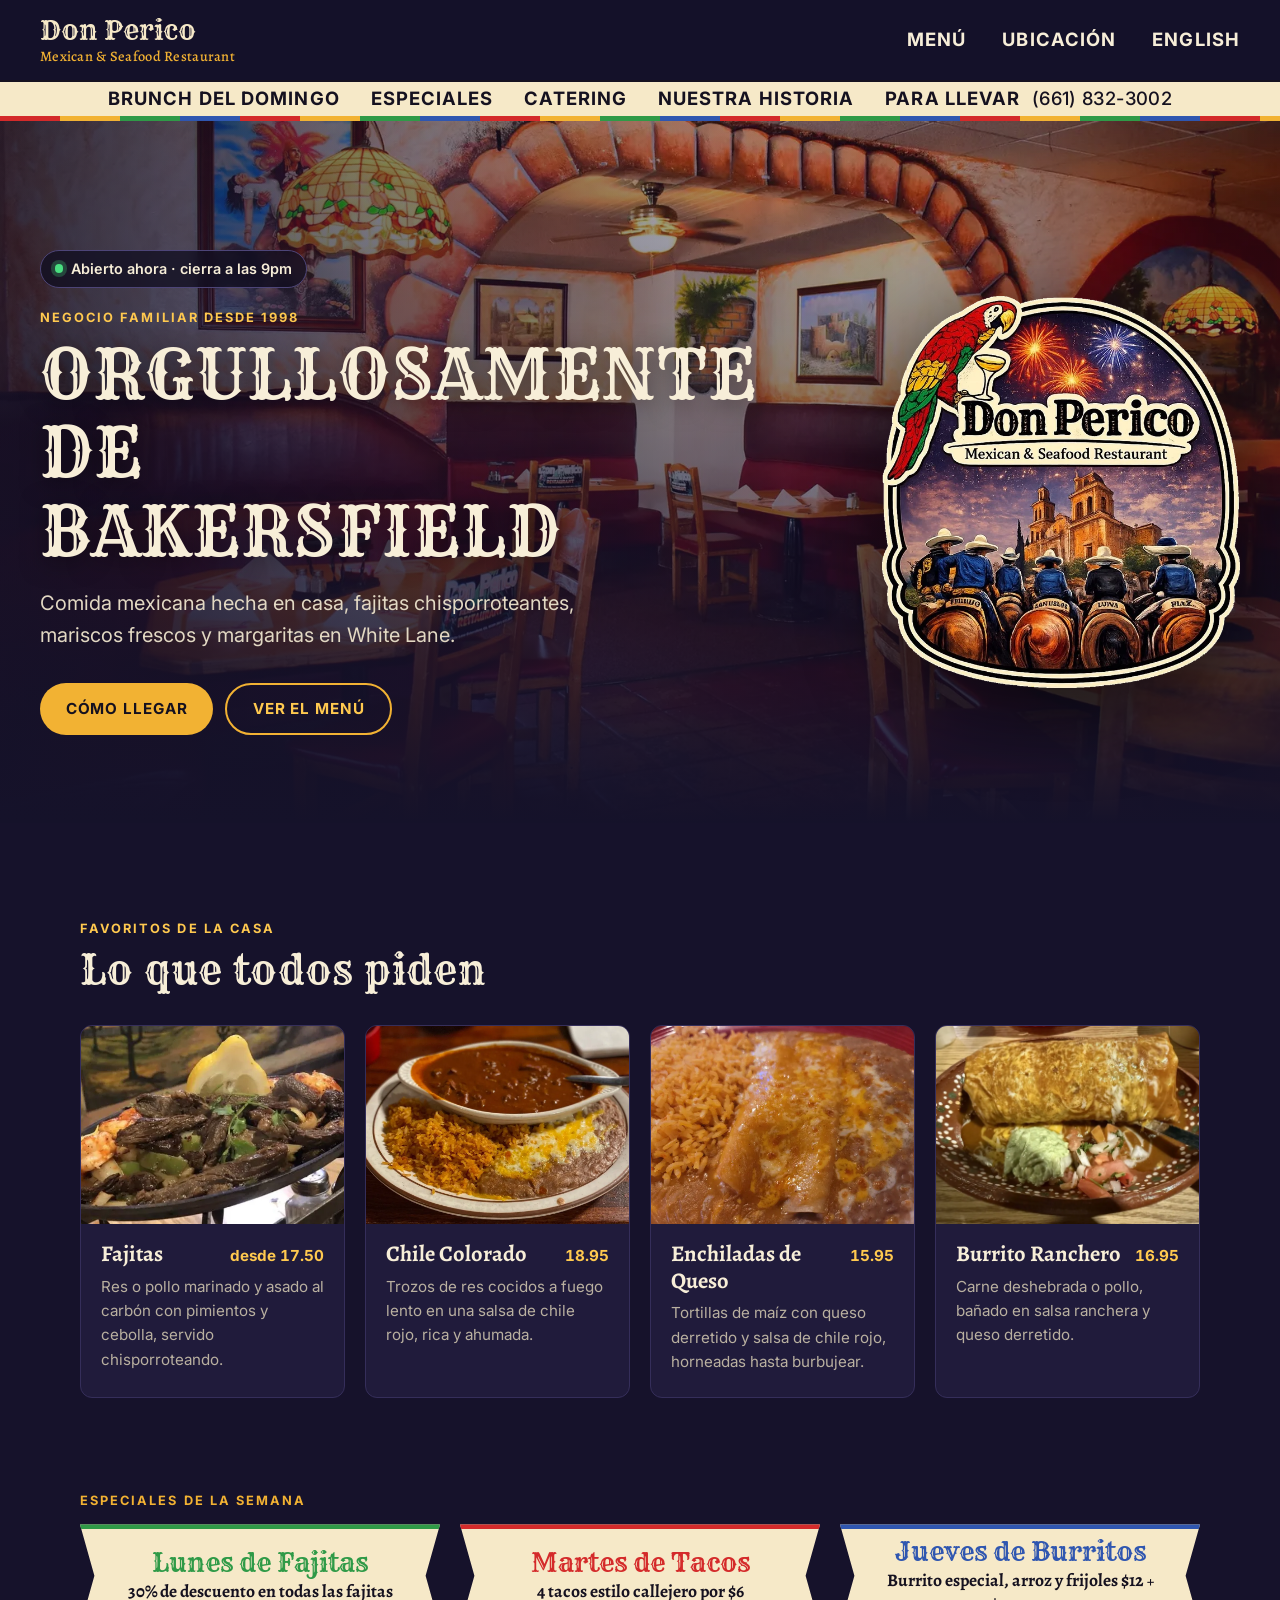
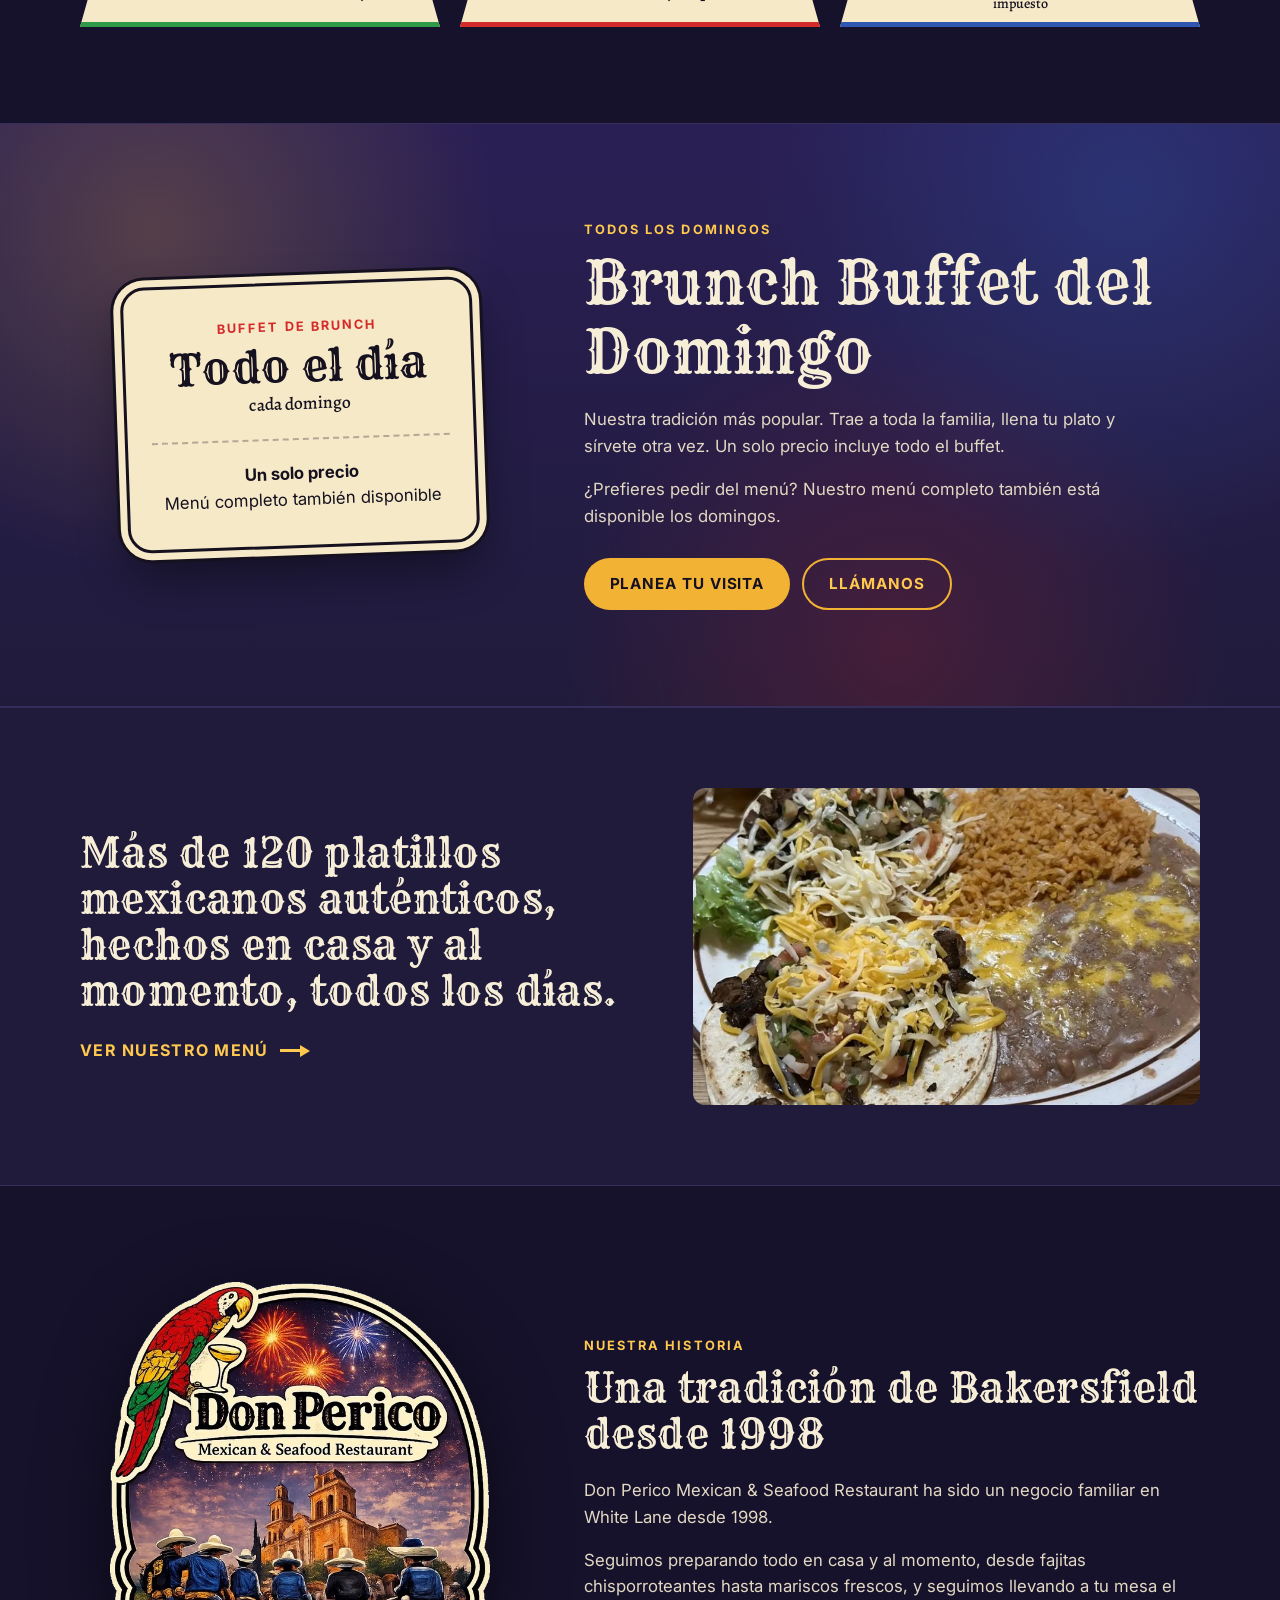
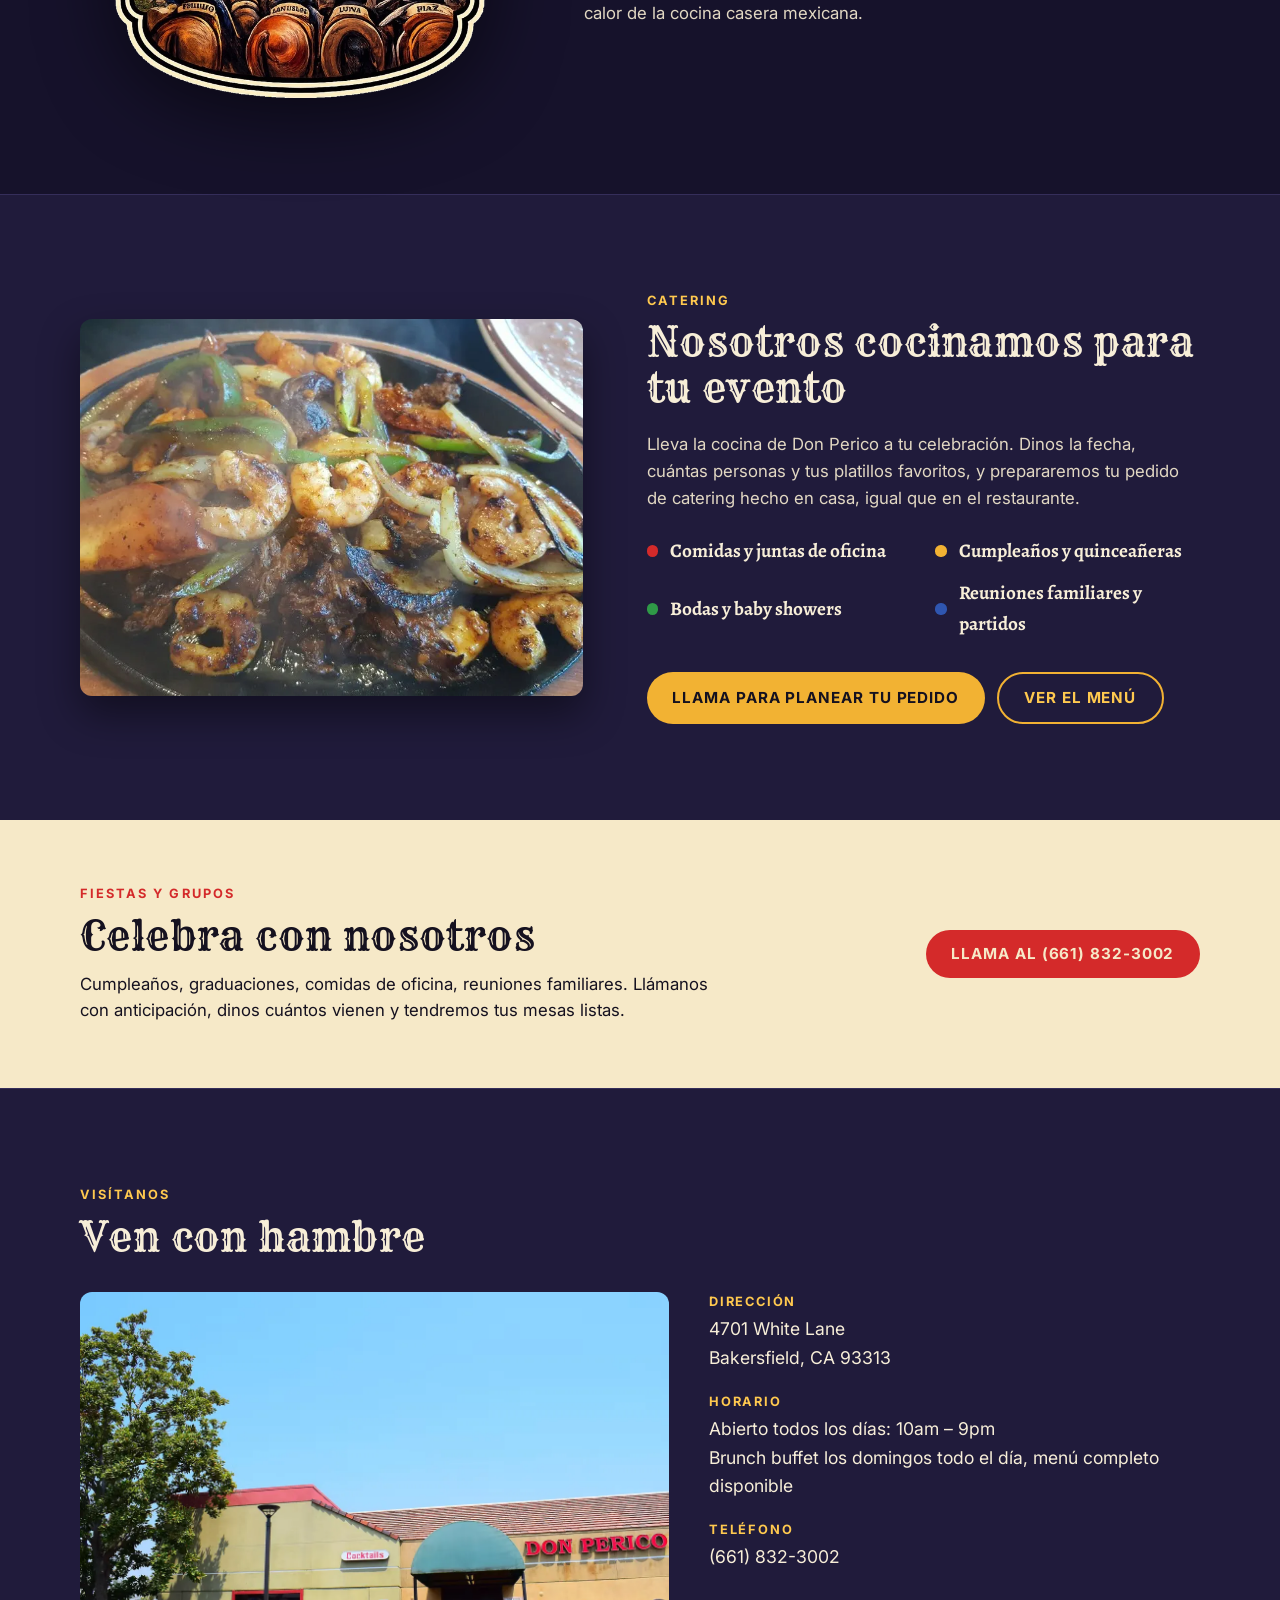
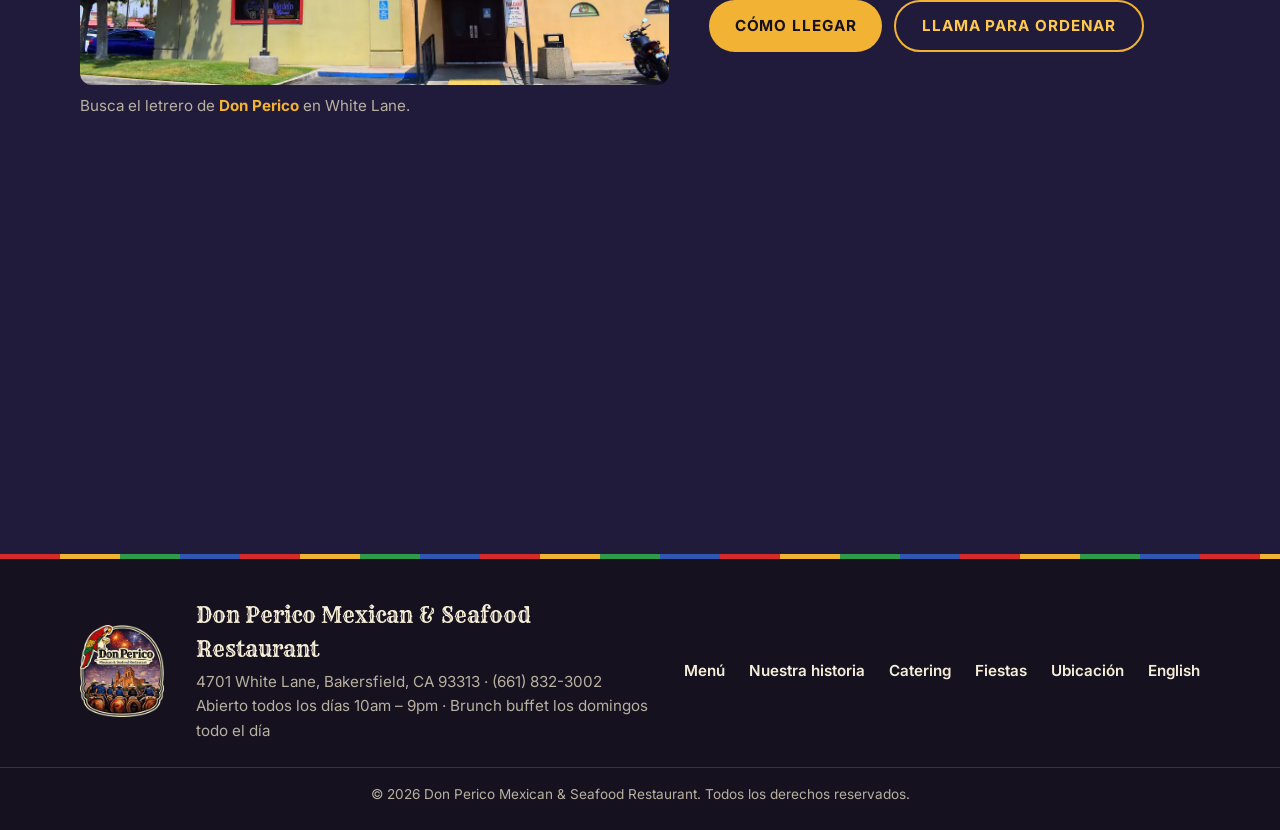
==== commit 72bf44b0: "Add catering section Catering block on the English and Spanish home pages with nav and footer links;" ====
--- a/es/index.html
+++ b/es/index.html
@@ -48,6 +48,7 @@
       <ul class="nav-secondary">
         <li><a href="#brunch">BRUNCH DEL DOMINGO</a></li>
         <li><a href="#specials">ESPECIALES</a></li>
+        <li><a href="#catering">CATERING</a></li>
         <li><a href="#our-story">NUESTRA HISTORIA</a></li>
         <li><a href="tel:+16618323002">PARA LLEVAR <span class="nav-phone">(661) 832-3002</span></a></li>
       </ul>
@@ -218,6 +219,30 @@
       </div>
     </section>
 
+    <section id="catering" class="section catering" aria-labelledby="catering-title">
+      <div class="container catering-inner">
+        <picture class="catering-img">
+          <source srcset="../images/fajitas-mixed.webp" type="image/webp">
+          <img src="../images/fajitas-mixed.jpg" alt="Fajitas de res y camarón chisporroteando con pimientos y cebolla" width="1000" height="562" loading="lazy">
+        </picture>
+        <div class="catering-text">
+          <p class="eyebrow">Catering</p>
+          <h2 id="catering-title">Nosotros cocinamos para tu evento</h2>
+          <p>Lleva la cocina de Don Perico a tu celebración. Dinos la fecha, cuántas personas y tus platillos favoritos, y prepararemos tu pedido de catering hecho en casa, igual que en el restaurante.</p>
+          <ul class="catering-list">
+            <li>Comidas y juntas de oficina</li>
+            <li>Cumpleaños y quinceañeras</li>
+            <li>Bodas y baby showers</li>
+            <li>Reuniones familiares y partidos</li>
+          </ul>
+          <div class="btn-row">
+            <a class="btn btn-primary" href="tel:+16618323002">Llama para planear tu pedido</a>
+            <a class="btn btn-outline" href="../menu.html">Ver el menú</a>
+          </div>
+        </div>
+      </div>
+    </section>
+
     <section id="parties" class="parties" aria-labelledby="parties-title">
       <div class="container parties-inner">
         <div>
@@ -284,6 +309,7 @@
       <ul class="footer-links">
         <li><a href="../menu.html">Menú</a></li>
         <li><a href="#our-story">Nuestra historia</a></li>
+        <li><a href="#catering">Catering</a></li>
         <li><a href="#parties">Fiestas</a></li>
         <li><a href="#visit">Ubicación</a></li>
         <li><a href="../index.html" hreflang="en" lang="en">English</a></li>
--- a/style.css
+++ b/style.css
@@ -441,7 +441,7 @@
     grid-column: 1 / -1;
     display: flex;
     justify-content: center;
-    gap: 2.5rem;
+    gap: clamp(1rem, 2.4vw, 2.5rem);
     height: 2.25rem;
     align-items: center;
     background-color: var(--cream);
@@ -451,7 +451,8 @@
   .nav-secondary a {
     padding: 0.25rem 0;
     color: var(--ink);
-    font-size: 0.9rem;
+    font-size: clamp(0.78rem, 1.1vw, 0.9rem);
+    white-space: nowrap;
   }
 
   .nav-secondary a:hover {
@@ -469,6 +470,13 @@
   /* papel picado sits under the cream bar */
   .site-header::after {
     grid-row: 3;
+  }
+}
+
+/* Narrow desktops: drop the number from the takeout link so the bar fits on one line */
+@media (min-width: 900px) and (max-width: 1199px) {
+  .nav-secondary .nav-phone {
+    display: none;
   }
 }
 
@@ -965,6 +973,81 @@
 }
 
 /* ==========================================================================
+   Catering
+   ========================================================================== */
+.catering {
+  background-color: var(--surface);
+  border-top: 1px solid var(--line);
+}
+
+.catering-inner {
+  display: grid;
+  gap: 2.5rem;
+  align-items: center;
+}
+
+.catering-img img {
+  width: 100%;
+  aspect-ratio: 4 / 3;
+  object-fit: cover;
+  border-radius: var(--radius);
+  box-shadow: 0 18px 40px rgba(0, 0, 0, 0.45);
+}
+
+.catering-text h2 {
+  margin-bottom: 1.25rem;
+}
+
+.catering-text p:not(.eyebrow) {
+  max-width: 36rem;
+  color: var(--text-soft);
+  font-size: 1.05rem;
+}
+
+.catering-list {
+  display: grid;
+  gap: 0.6rem;
+  margin: 1.5rem 0 2rem;
+}
+
+.catering-list li {
+  display: flex;
+  align-items: center;
+  gap: 0.75rem;
+  font-family: var(--font-serif);
+  font-size: 1.2rem;
+  font-weight: 700;
+}
+
+/* parrot-colored bullets */
+.catering-list li::before {
+  content: "";
+  flex-shrink: 0;
+  width: 0.7rem;
+  height: 0.7rem;
+  border-radius: 50%;
+  background-color: var(--red);
+}
+
+.catering-list li:nth-child(2)::before { background-color: var(--gold); }
+.catering-list li:nth-child(3)::before { background-color: var(--green); }
+.catering-list li:nth-child(4)::before { background-color: var(--blue); }
+
+@media (min-width: 600px) {
+  .catering-list {
+    grid-template-columns: 1fr 1fr;
+    gap: 0.75rem 1.5rem;
+  }
+}
+
+@media (min-width: 800px) {
+  .catering-inner {
+    grid-template-columns: 1fr 1.1fr;
+    gap: 4rem;
+  }
+}
+
+/* ==========================================================================
    Parties & groups
    ========================================================================== */
 .parties {
